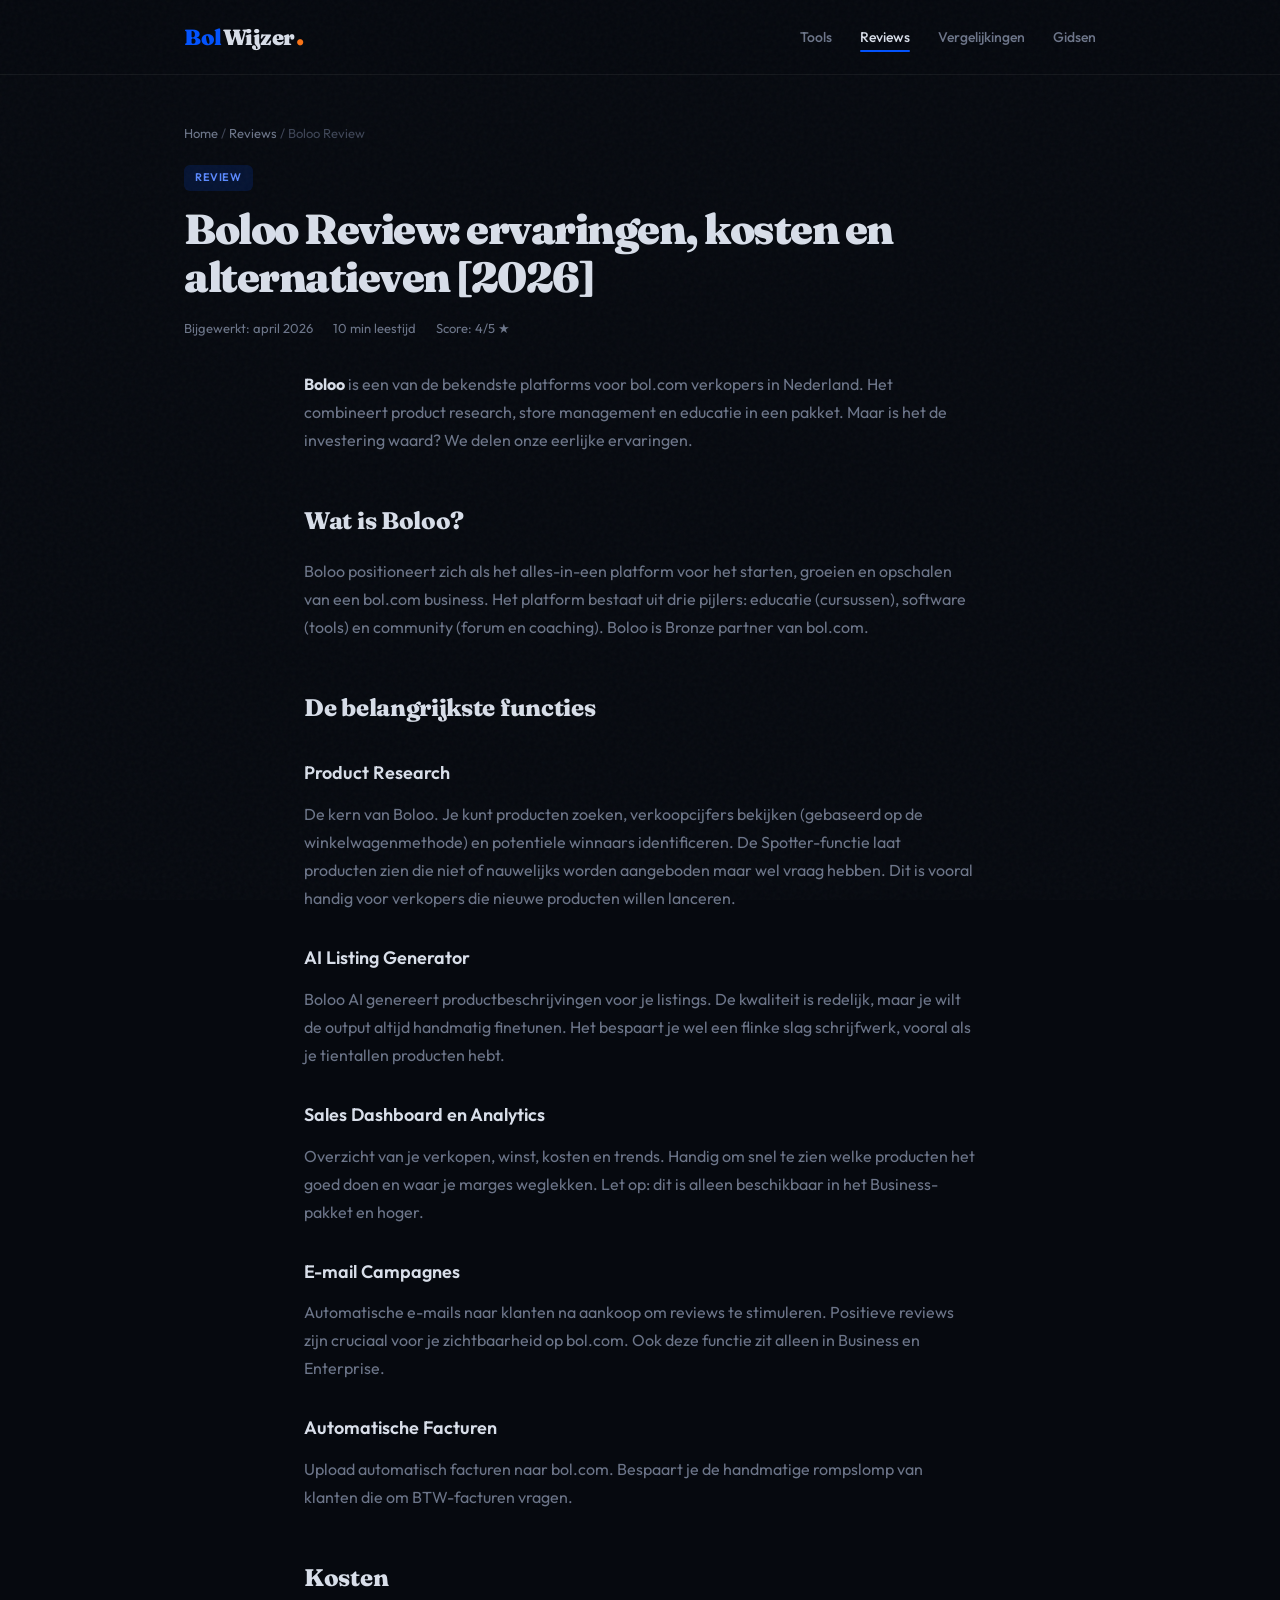
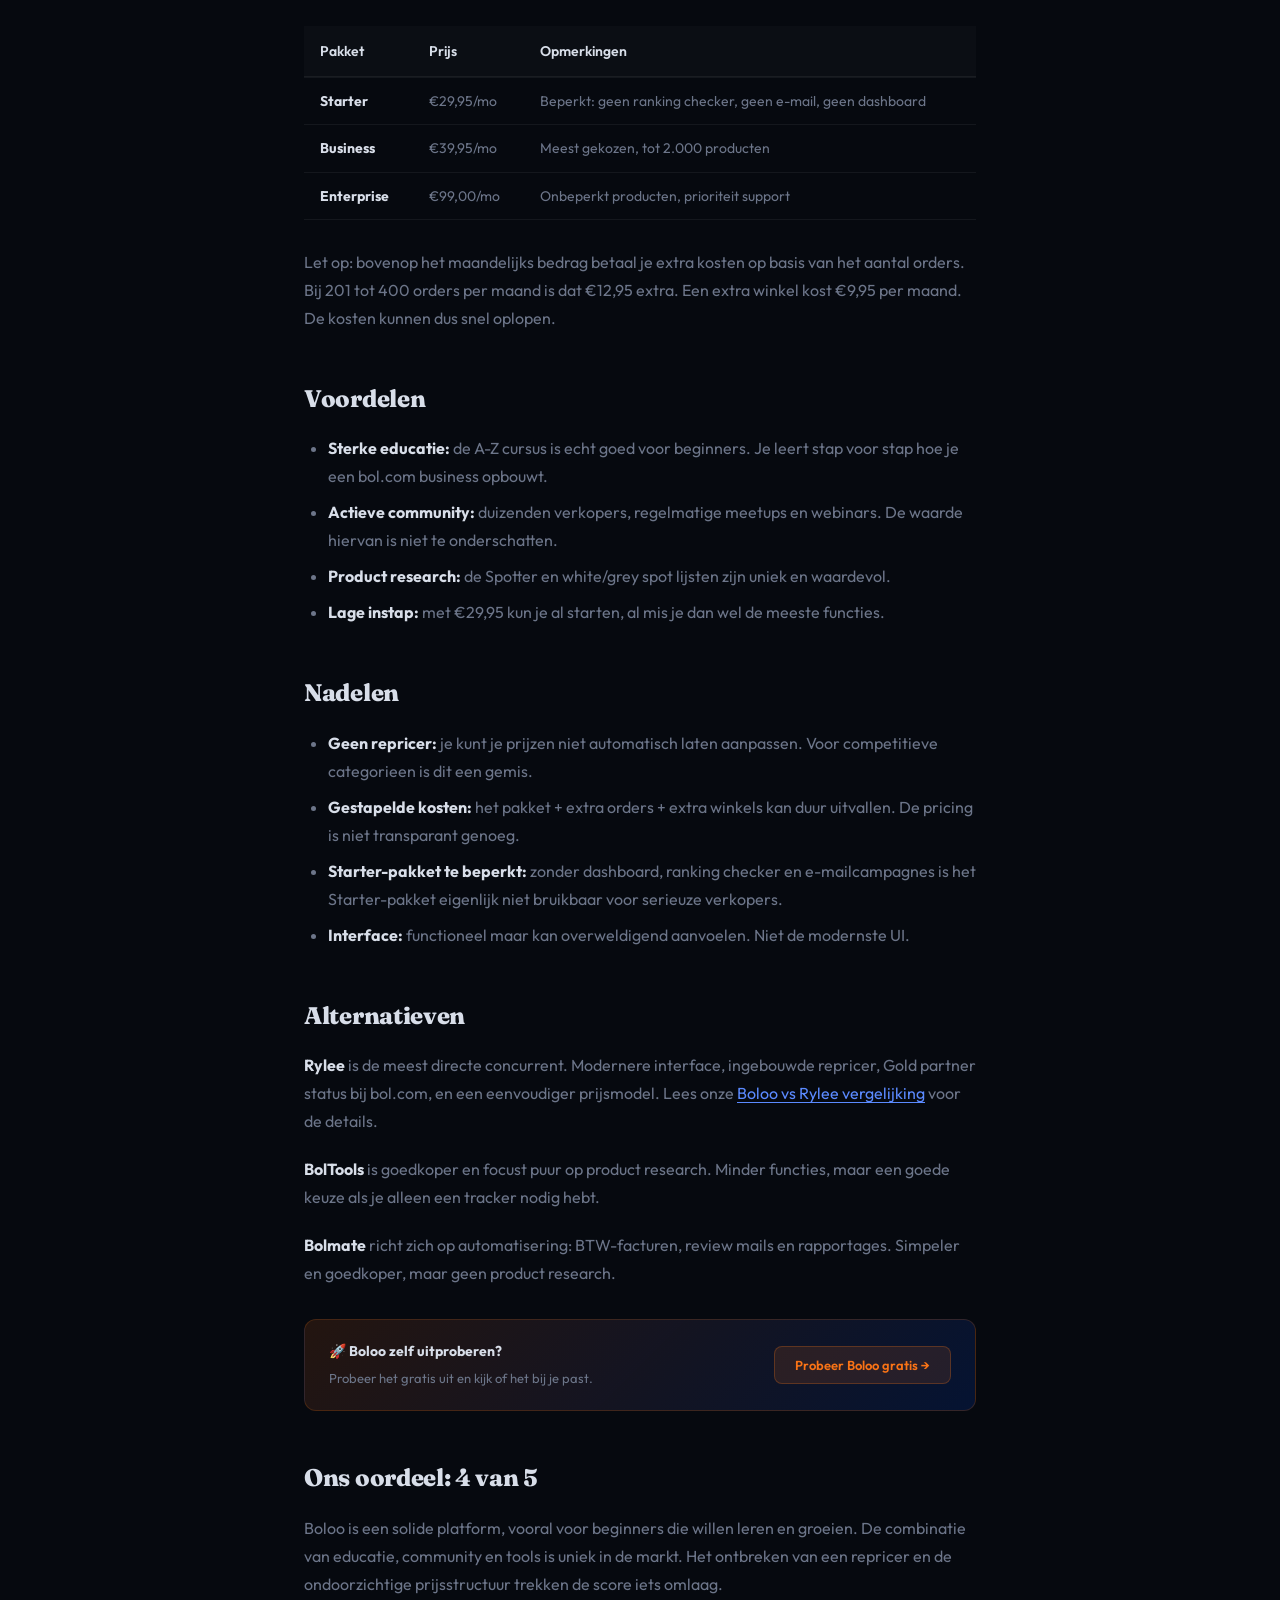
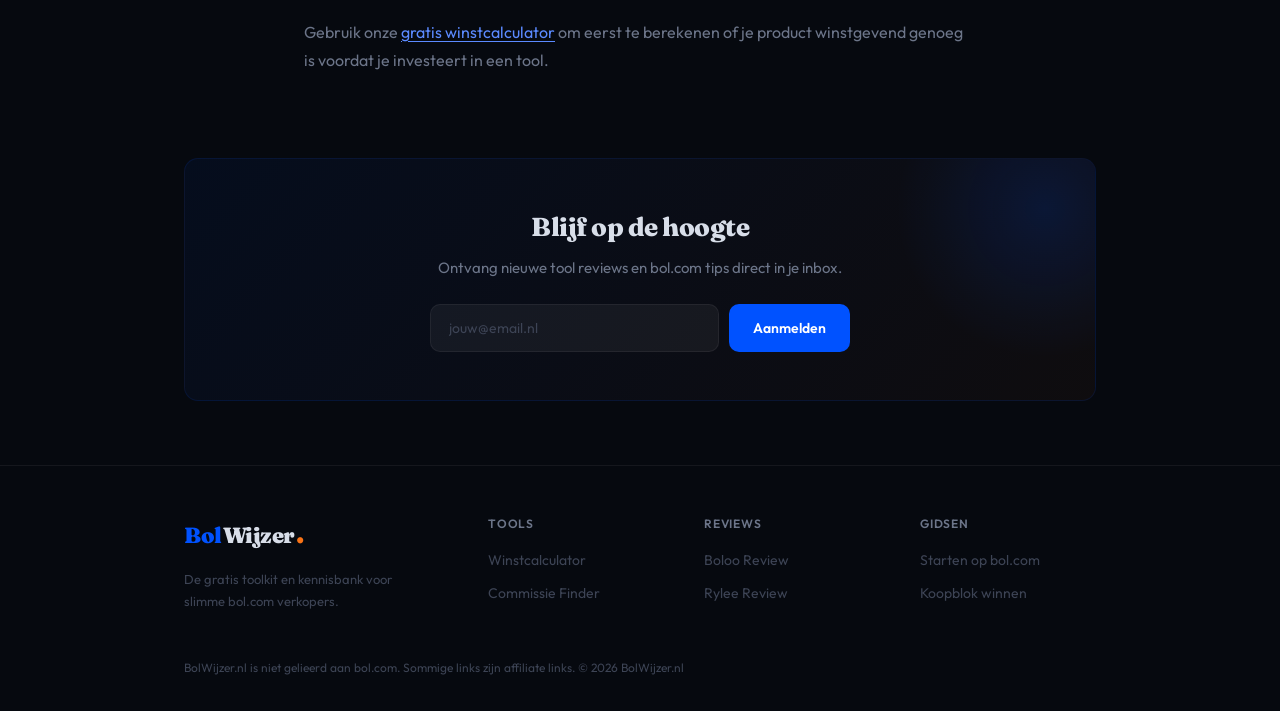
==== artikelen/boloo-review.html @ 14aae0f6 "Create boloo-review.html" ====
<!DOCTYPE html>
<html lang="nl">
<head>
  <meta charset="UTF-8">
  <meta name="viewport" content="width=device-width, initial-scale=1.0">
  <title>Boloo Review 2026: Ervaringen, Kosten en Alternatieven | BolWijzer</title>
  <meta name="description" content="Eerlijke Boloo review na uitgebreid testen. Lees over functies, kosten, voor- en nadelen van Boloo voor bol.com verkopers in 2026.">
  <link rel="canonical" href="https://bolwijzer.nl/artikelen/boloo-review.html">
  <meta property="og:title" content="Boloo Review 2026: Ervaringen, Kosten en Alternatieven">
  <meta property="og:type" content="article">
  <meta property="og:locale" content="nl_NL">
  <link rel="icon" type="image/svg+xml" href="data:image/svg+xml,<svg xmlns='http://www.w3.org/2000/svg' viewBox='0 0 32 32'><rect width='32' height='32' rx='8' fill='%230052FF'/><text x='16' y='22' text-anchor='middle' font-size='18' font-weight='bold' fill='white'>B</text></svg>">
  <script type="application/ld+json">{"@context":"https://schema.org","@type":"Review","itemReviewed":{"@type":"SoftwareApplication","name":"Boloo","applicationCategory":"BusinessApplication"},"author":{"@type":"Organization","name":"BolWijzer"},"reviewRating":{"@type":"Rating","ratingValue":"4","bestRating":"5"},"datePublished":"2026-04-04"}</script>
  <link rel="stylesheet" href="../style.css">
</head>
<body>
  <nav class="nav"><div class="nav-inner"><a href="../" class="logo"><span class="logo-bol">Bol</span><span class="logo-wijzer">Wijzer</span><span class="logo-dot">.</span></a><ul class="nav-links"><li><a href="../#calculator">Tools</a></li><li><a href="boloo-review.html" class="active">Reviews</a></li><li><a href="boloo-vs-rylee.html">Vergelijkingen</a></li><li><a href="verkopen-op-bol-com.html">Gidsen</a></li></ul><button class="nav-mobile-btn" aria-label="Menu">&#9776;</button></div></nav>

  <div class="article-hero anim-up">
    <div class="breadcrumb"><a href="../">Home</a> / <a href="../#artikelen">Reviews</a> / Boloo Review</div>
    <span class="article-tag tag-review">Review</span>
    <h1>Boloo Review: ervaringen, kosten en alternatieven [2026]</h1>
    <div class="article-meta"><span>Bijgewerkt: april 2026</span><span>10 min leestijd</span><span>Score: 4/5 &#9733;</span></div>
  </div>

  <div class="article-body anim-up-d1">
    <p><strong>Boloo</strong> is een van de bekendste platforms voor bol.com verkopers in Nederland. Het combineert product research, store management en educatie in een pakket. Maar is het de investering waard? We delen onze eerlijke ervaringen.</p>

    <h2>Wat is Boloo?</h2>
    <p>Boloo positioneert zich als het alles-in-een platform voor het starten, groeien en opschalen van een bol.com business. Het platform bestaat uit drie pijlers: educatie (cursussen), software (tools) en community (forum en coaching). Boloo is Bronze partner van bol.com.</p>

    <h2>De belangrijkste functies</h2>

    <h3>Product Research</h3>
    <p>De kern van Boloo. Je kunt producten zoeken, verkoopcijfers bekijken (gebaseerd op de winkelwagenmethode) en potentiele winnaars identificeren. De Spotter-functie laat producten zien die niet of nauwelijks worden aangeboden maar wel vraag hebben. Dit is vooral handig voor verkopers die nieuwe producten willen lanceren.</p>

    <h3>AI Listing Generator</h3>
    <p>Boloo AI genereert productbeschrijvingen voor je listings. De kwaliteit is redelijk, maar je wilt de output altijd handmatig finetunen. Het bespaart je wel een flinke slag schrijfwerk, vooral als je tientallen producten hebt.</p>

    <h3>Sales Dashboard en Analytics</h3>
    <p>Overzicht van je verkopen, winst, kosten en trends. Handig om snel te zien welke producten het goed doen en waar je marges weglekken. Let op: dit is alleen beschikbaar in het Business-pakket en hoger.</p>

    <h3>E-mail Campagnes</h3>
    <p>Automatische e-mails naar klanten na aankoop om reviews te stimuleren. Positieve reviews zijn cruciaal voor je zichtbaarheid op bol.com. Ook deze functie zit alleen in Business en Enterprise.</p>

    <h3>Automatische Facturen</h3>
    <p>Upload automatisch facturen naar bol.com. Bespaart je de handmatige rompslomp van klanten die om BTW-facturen vragen.</p>

    <h2>Kosten</h2>
    <table class="comp-table">
      <thead><tr><th>Pakket</th><th>Prijs</th><th>Opmerkingen</th></tr></thead>
      <tbody>
        <tr><td><strong>Starter</strong></td><td>&euro;29,95/mo</td><td>Beperkt: geen ranking checker, geen e-mail, geen dashboard</td></tr>
        <tr><td><strong>Business</strong></td><td>&euro;39,95/mo</td><td>Meest gekozen, tot 2.000 producten</td></tr>
        <tr><td><strong>Enterprise</strong></td><td>&euro;99,00/mo</td><td>Onbeperkt producten, prioriteit support</td></tr>
      </tbody>
    </table>
    <p>Let op: bovenop het maandelijks bedrag betaal je extra kosten op basis van het aantal orders. Bij 201 tot 400 orders per maand is dat &euro;12,95 extra. Een extra winkel kost &euro;9,95 per maand. De kosten kunnen dus snel oplopen.</p>

    <h2>Voordelen</h2>
    <ul>
      <li><strong>Sterke educatie:</strong> de A-Z cursus is echt goed voor beginners. Je leert stap voor stap hoe je een bol.com business opbouwt.</li>
      <li><strong>Actieve community:</strong> duizenden verkopers, regelmatige meetups en webinars. De waarde hiervan is niet te onderschatten.</li>
      <li><strong>Product research:</strong> de Spotter en white/grey spot lijsten zijn uniek en waardevol.</li>
      <li><strong>Lage instap:</strong> met &euro;29,95 kun je al starten, al mis je dan wel de meeste functies.</li>
    </ul>

    <h2>Nadelen</h2>
    <ul>
      <li><strong>Geen repricer:</strong> je kunt je prijzen niet automatisch laten aanpassen. Voor competitieve categorieen is dit een gemis.</li>
      <li><strong>Gestapelde kosten:</strong> het pakket + extra orders + extra winkels kan duur uitvallen. De pricing is niet transparant genoeg.</li>
      <li><strong>Starter-pakket te beperkt:</strong> zonder dashboard, ranking checker en e-mailcampagnes is het Starter-pakket eigenlijk niet bruikbaar voor serieuze verkopers.</li>
      <li><strong>Interface:</strong> functioneel maar kan overweldigend aanvoelen. Niet de modernste UI.</li>
    </ul>

    <h2>Alternatieven</h2>
    <p><strong>Rylee</strong> is de meest directe concurrent. Modernere interface, ingebouwde repricer, Gold partner status bij bol.com, en een eenvoudiger prijsmodel. Lees onze <a href="boloo-vs-rylee.html">Boloo vs Rylee vergelijking</a> voor de details.</p>
    <p><strong>BolTools</strong> is goedkoper en focust puur op product research. Minder functies, maar een goede keuze als je alleen een tracker nodig hebt.</p>
    <p><strong>Bolmate</strong> richt zich op automatisering: BTW-facturen, review mails en rapportages. Simpeler en goedkoper, maar geen product research.</p>

    <div class="inline-cta">
      <div class="aff-text"><strong>&#128640; Boloo zelf uitproberen?</strong><span>Probeer het gratis uit en kijk of het bij je past.</span></div>
      <button class="aff-btn">Probeer Boloo gratis &#8594;</button>
    </div>

    <h2>Ons oordeel: 4 van 5</h2>
    <p>Boloo is een solide platform, vooral voor beginners die willen leren en groeien. De combinatie van educatie, community en tools is uniek in de markt. Het ontbreken van een repricer en de ondoorzichtige prijsstructuur trekken de score iets omlaag.</p>
    <p>Gebruik onze <a href="../#calculator">gratis winstcalculator</a> om eerst te berekenen of je product winstgevend genoeg is voordat je investeert in een tool.</p>
  </div>

  <section class="newsletter"><div class="newsletter-card"><h2>Blijf op de hoogte</h2><p>Ontvang nieuwe tool reviews en bol.com tips direct in je inbox.</p><div class="newsletter-form"><input type="email" placeholder="jouw@email.nl"><button type="button">Aanmelden</button></div></div></section>
  <div class="footer-wrap"><footer class="footer"><div class="footer-brand"><div class="logo"><span class="logo-bol">Bol</span><span class="logo-wijzer">Wijzer</span><span class="logo-dot">.</span></div><p>De gratis toolkit en kennisbank voor slimme bol.com verkopers.</p></div><div class="footer-col"><h4>Tools</h4><a href="../#calculator">Winstcalculator</a><a href="../#calculator">Commissie Finder</a></div><div class="footer-col"><h4>Reviews</h4><a href="boloo-review.html">Boloo Review</a><a href="#">Rylee Review</a></div><div class="footer-col"><h4>Gidsen</h4><a href="verkopen-op-bol-com.html">Starten op bol.com</a><a href="koopblok-winnen.html">Koopblok winnen</a></div></footer><div class="footer-bottom">BolWijzer.nl is niet gelieerd aan bol.com. Sommige links zijn affiliate links. &copy; 2026 BolWijzer.nl</div></div>
</body>
</html>
---- style.css ----
@import url('https://fonts.googleapis.com/css2?family=Outfit:wght@300;400;500;600;700;800&family=Fraunces:ital,opsz,wght@0,9..144,700;0,9..144,800;0,9..144,900;1,9..144,400&display=swap');

:root {
  --bg: #06090F;
  --bg-card: rgba(255,255,255,0.025);
  --bg-card-hover: rgba(255,255,255,0.045);
  --border: rgba(255,255,255,0.06);
  --border-hover: rgba(0,70,255,0.3);
  --text: #D8DEE9;
  --text-dim: #6C7589;
  --text-muted: #3D4455;
  --blue: #0052FF;
  --blue-soft: #5B8AFF;
  --blue-glow: rgba(0,82,255,0.15);
  --orange: #F97316;
  --orange-glow: rgba(249,115,22,0.12);
  --green: #10B981;
  --green-glow: rgba(16,185,129,0.12);
  --red: #EF4444;
  --red-glow: rgba(239,68,68,0.12);
  --purple: #A78BFA;
  --purple-glow: rgba(167,139,250,0.12);
  --font-display: 'Fraunces', Georgia, serif;
  --font-body: 'Outfit', system-ui, sans-serif;
  --radius: 14px;
  --radius-sm: 10px;
  --max-w: 960px;
}

*, *::before, *::after { box-sizing: border-box; margin: 0; padding: 0; }
html { scroll-behavior: smooth; }
body {
  font-family: var(--font-body);
  background: var(--bg);
  color: var(--text);
  line-height: 1.6;
  -webkit-font-smoothing: antialiased;
  overflow-x: hidden;
}
body::before {
  content: '';
  position: fixed;
  inset: 0;
  background-image: url("data:image/svg+xml,%3Csvg viewBox='0 0 256 256' xmlns='http://www.w3.org/2000/svg'%3E%3Cfilter id='n'%3E%3CfeTurbulence type='fractalNoise' baseFrequency='0.9' numOctaves='4' stitchTiles='stitch'/%3E%3C/filter%3E%3Crect width='100%25' height='100%25' filter='url(%23n)' opacity='0.03'/%3E%3C/svg%3E");
  pointer-events: none;
  z-index: 9999;
}
a { color: inherit; text-decoration: none; }

/* ANIMATIONS */
@keyframes fadeUp {
  from { opacity: 0; transform: translateY(24px); }
  to { opacity: 1; transform: translateY(0); }
}
@keyframes fadeIn { from { opacity: 0; } to { opacity: 1; } }
@keyframes glowPulse { 0%,100% { opacity: 0.5; } 50% { opacity: 1; } }
.anim-up { animation: fadeUp 0.7s ease both; }
.anim-up-d1 { animation: fadeUp 0.7s ease 0.1s both; }
.anim-up-d2 { animation: fadeUp 0.7s ease 0.2s both; }
.anim-up-d3 { animation: fadeUp 0.7s ease 0.3s both; }
.anim-up-d4 { animation: fadeUp 0.7s ease 0.4s both; }

/* NAV */
.nav {
  position: sticky; top: 0; z-index: 100;
  background: rgba(6,9,15,0.88);
  backdrop-filter: blur(24px);
  -webkit-backdrop-filter: blur(24px);
  border-bottom: 1px solid var(--border);
}
.nav-inner {
  max-width: var(--max-w);
  margin: 0 auto;
  display: flex; align-items: center; justify-content: space-between;
  padding: 16px 24px;
}
.logo {
  font-family: var(--font-display); font-weight: 900; font-size: 22px;
  letter-spacing: -0.5px; display: flex; align-items: baseline; gap: 1px; cursor: pointer;
}
.logo-bol { color: var(--blue); }
.logo-wijzer { color: var(--text); }
.logo-dot { color: var(--orange); font-size: 26px; }
.nav-links { display: flex; gap: 28px; align-items: center; list-style: none; }
.nav-links a {
  font-size: 14px; font-weight: 500; color: var(--text-dim);
  transition: color 0.2s; position: relative;
}
.nav-links a:hover, .nav-links a.active { color: var(--text); }
.nav-links a.active::after {
  content: ''; position: absolute; bottom: -6px; left: 0; right: 0;
  height: 2px; background: var(--blue); border-radius: 1px;
}
.nav-mobile-btn {
  display: none; background: none; border: none;
  color: var(--text); font-size: 24px; cursor: pointer;
}

/* SECTION */
.section {
  max-width: var(--max-w); margin: 0 auto; padding: 64px 24px;
}
.section-header {
  display: flex; justify-content: space-between; align-items: flex-end; margin-bottom: 28px;
}
.section-header h2 {
  font-family: var(--font-display); font-weight: 800; font-size: 28px; letter-spacing: -0.5px;
}
.section-header a { font-size: 14px; font-weight: 500; color: var(--blue-soft); transition: opacity 0.2s; }
.section-header a:hover { opacity: 0.8; }

/* CARD */
.card {
  background: var(--bg-card); border: 1px solid var(--border);
  border-radius: var(--radius); padding: 32px;
}

/* FORMS */
.form-grid { display: grid; grid-template-columns: 1fr 1fr; gap: 20px; margin-bottom: 24px; }
.form-group { display: flex; flex-direction: column; gap: 7px; }
.form-group.full { grid-column: 1 / -1; }
.form-label { font-size: 13px; font-weight: 500; color: var(--text-dim); }
.form-input, .form-select {
  width: 100%; background: rgba(255,255,255,0.04); border: 1px solid var(--border);
  border-radius: var(--radius-sm); padding: 13px 16px; color: var(--text);
  font-size: 15px; font-family: var(--font-body); outline: none; transition: border-color 0.25s; appearance: none;
}
.form-input:focus, .form-select:focus { border-color: rgba(0,82,255,0.45); }
.form-input::placeholder { color: var(--text-muted); }
.form-select {
  background-image: url("data:image/svg+xml,%3Csvg xmlns='http://www.w3.org/2000/svg' width='16' height='16' viewBox='0 0 24 24' fill='none' stroke='%236C7589' stroke-width='2'%3E%3Cpolyline points='6 9 12 15 18 9'/%3E%3C/svg%3E");
  background-repeat: no-repeat; background-position: right 14px center; padding-right: 40px;
}
.form-select option { background: #131825; color: var(--text); }
.radio-group { display: flex; gap: 8px; }
.radio-btn {
  flex: 1; padding: 12px 8px; text-align: center; font-size: 13px; font-weight: 500;
  font-family: var(--font-body); border: 1px solid var(--border); border-radius: var(--radius-sm);
  background: transparent; color: var(--text-dim); cursor: pointer; transition: all 0.2s;
}
.radio-btn.active { border-color: rgba(0,82,255,0.4); background: var(--blue-glow); color: var(--blue-soft); }
.radio-btn:hover:not(.active) { border-color: rgba(255,255,255,0.12); }
.slider-row { display: flex; align-items: center; gap: 14px; }
.slider {
  flex: 1; appearance: none; height: 5px;
  background: rgba(255,255,255,0.08); border-radius: 3px; outline: none;
}
.slider::-webkit-slider-thumb {
  appearance: none; width: 20px; height: 20px; background: var(--blue);
  border-radius: 50%; cursor: pointer; box-shadow: 0 0 12px rgba(0,82,255,0.4);
}
.slider::-moz-range-thumb {
  width: 20px; height: 20px; background: var(--blue); border-radius: 50%; cursor: pointer; border: none;
}
.slider-val { font-size: 15px; font-weight: 600; color: var(--blue-soft); min-width: 44px; text-align: right; }

.calc-btn {
  width: 100%; padding: 15px; background: var(--blue); color: #fff; border: none;
  border-radius: var(--radius-sm); font-size: 15px; font-weight: 600;
  font-family: var(--font-body); cursor: pointer; transition: all 0.25s;
}
.calc-btn:hover { background: #0047E0; box-shadow: 0 6px 24px rgba(0,82,255,0.25); }

/* RESULT */
.result {
  margin-top: 24px; background: rgba(0,82,255,0.04); border: 1px solid rgba(0,82,255,0.12);
  border-radius: var(--radius); padding: 28px; display: none;
}
.result.visible { display: block; animation: fadeUp 0.4s ease both; }
.result-top {
  display: flex; justify-content: space-between; align-items: flex-end;
  padding-bottom: 18px; margin-bottom: 18px; border-bottom: 1px solid var(--border);
}
.result-label { font-size: 13px; color: var(--text-dim); margin-bottom: 4px; }
.result-profit { font-family: var(--font-display); font-weight: 900; font-size: 38px; letter-spacing: -1px; }
.result-profit.pos { color: var(--green); }
.result-profit.neg { color: var(--red); }
.result-badge { padding: 7px 16px; border-radius: 8px; font-size: 14px; font-weight: 600; }
.result-badge.pos { background: var(--green-glow); color: var(--green); }
.result-badge.neg { background: var(--red-glow); color: var(--red); }
.result-rows { display: flex; flex-direction: column; gap: 10px; }
.result-row { display: flex; justify-content: space-between; font-size: 14px; }
.result-row-label { color: var(--text-dim); }
.result-row-val { font-weight: 500; }
.result-row-val.neg { color: var(--red); }

/* AFFILIATE CTA */
.aff-cta {
  margin-top: 24px; padding: 22px;
  background: linear-gradient(135deg, var(--orange-glow), var(--blue-glow));
  border: 1px solid rgba(249,115,22,0.18); border-radius: 12px;
  display: flex; align-items: center; gap: 18px;
}
.aff-icon {
  width: 44px; height: 44px; background: var(--orange-glow); border-radius: 11px;
  display: flex; align-items: center; justify-content: center; font-size: 22px; flex-shrink: 0;
}
.aff-text { flex: 1; }
.aff-text strong { display: block; font-size: 14px; color: var(--text); margin-bottom: 2px; }
.aff-text span { font-size: 13px; color: var(--text-dim); }
.aff-btn {
  padding: 10px 20px; background: rgba(249,115,22,0.12); border: 1px solid rgba(249,115,22,0.25);
  color: var(--orange); border-radius: 8px; font-size: 13px; font-weight: 600;
  font-family: var(--font-body); cursor: pointer; white-space: nowrap; transition: all 0.2s;
}
.aff-btn:hover { background: rgba(249,115,22,0.2); }

/* TABS */
.tabs { display: flex; gap: 4px; background: var(--bg-card); border-radius: var(--radius); padding: 5px; margin-bottom: 24px; }
.tab {
  flex: 1; padding: 12px 8px; text-align: center; font-size: 14px; font-weight: 500;
  font-family: var(--font-body); border: none; border-radius: var(--radius-sm);
  cursor: pointer; color: var(--text-dim); background: transparent; transition: all 0.2s;
}
.tab.active { background: var(--blue-glow); color: var(--blue-soft); }
.tab:hover:not(.active) { color: var(--text); }
.tab-placeholder { text-align: center; padding: 48px 20px; display: none; }
.tab-placeholder.visible { display: block; }
.tab-placeholder .icon { font-size: 48px; margin-bottom: 14px; }
.tab-placeholder h3 { font-size: 18px; font-weight: 600; margin-bottom: 6px; }
.tab-placeholder p { font-size: 14px; color: var(--text-dim); max-width: 360px; margin: 0 auto; }

/* COMPARE GRID */
.compare-grid { display: grid; grid-template-columns: repeat(3, 1fr); gap: 14px; }
.compare-card {
  background: var(--bg-card); border: 1px solid var(--border); border-radius: var(--radius);
  padding: 28px 22px; text-align: center; transition: all 0.3s; cursor: pointer;
}
.compare-card:hover { border-color: var(--border-hover); background: var(--bg-card-hover); transform: translateY(-3px); }
.compare-logo {
  width: 52px; height: 52px; border-radius: 13px; margin: 0 auto 16px;
  display: flex; align-items: center; justify-content: center; font-weight: 700; font-size: 16px;
}
.compare-card h3 { font-size: 17px; font-weight: 600; margin-bottom: 4px; }
.compare-price { font-size: 13px; color: var(--text-dim); margin-bottom: 8px; }
.compare-rating {
  display: flex; align-items: center; justify-content: center; gap: 5px;
  font-size: 13px; color: var(--orange); font-weight: 600;
}
.compare-link {
  display: inline-block; margin-top: 14px; font-size: 13px;
  color: var(--blue-soft); font-weight: 500; transition: opacity 0.2s;
}
.compare-link:hover { opacity: 0.75; }

/* ARTICLES */
.articles-grid { display: grid; grid-template-columns: 1fr 1fr; gap: 14px; }
.article-card {
  background: var(--bg-card); border: 1px solid var(--border); border-radius: var(--radius);
  padding: 26px; transition: all 0.3s; cursor: pointer;
}
.article-card:hover { border-color: var(--border-hover); background: var(--bg-card-hover); transform: translateY(-3px); }
.article-tag {
  display: inline-block; padding: 4px 11px; border-radius: 6px;
  font-size: 11px; font-weight: 600; text-transform: uppercase; letter-spacing: 0.6px; margin-bottom: 14px;
}
.tag-review { background: var(--blue-glow); color: var(--blue-soft); }
.tag-guide { background: var(--green-glow); color: var(--green); }
.tag-compare { background: var(--orange-glow); color: var(--orange); }
.tag-tips { background: var(--purple-glow); color: var(--purple); }
.article-card h3 { font-size: 16px; font-weight: 600; line-height: 1.45; margin-bottom: 8px; }
.article-card p { font-size: 13px; color: var(--text-dim); line-height: 1.6; }
.read-time { margin-top: 16px; font-size: 12px; color: var(--text-muted); }

/* NEWSLETTER */
.newsletter { max-width: var(--max-w); margin: 0 auto; padding: 0 24px 64px; }
.newsletter-card {
  background: linear-gradient(135deg, rgba(0,82,255,0.06), rgba(249,115,22,0.04));
  border: 1px solid rgba(0,82,255,0.12); border-radius: var(--radius);
  padding: 48px 40px; text-align: center; position: relative; overflow: hidden;
}
.newsletter-card::before {
  content: ''; position: absolute; top: -100px; right: -100px;
  width: 300px; height: 300px; background: radial-gradient(circle, var(--blue-glow) 0%, transparent 70%);
  pointer-events: none;
}
.newsletter-card h2 {
  font-family: var(--font-display); font-weight: 800; font-size: 26px;
  letter-spacing: -0.5px; margin-bottom: 8px; position: relative;
}
.newsletter-card p { color: var(--text-dim); font-size: 15px; margin-bottom: 24px; position: relative; }
.newsletter-form { display: flex; gap: 10px; max-width: 420px; margin: 0 auto; position: relative; }
.newsletter-form input {
  flex: 1; padding: 14px 18px; background: rgba(255,255,255,0.05);
  border: 1px solid var(--border); border-radius: var(--radius-sm);
  color: var(--text); font-size: 14px; font-family: var(--font-body); outline: none;
}
.newsletter-form input:focus { border-color: rgba(0,82,255,0.4); }
.newsletter-form input::placeholder { color: var(--text-muted); }
.newsletter-form button {
  padding: 14px 24px; background: var(--blue); color: #fff; border: none;
  border-radius: var(--radius-sm); font-size: 14px; font-weight: 600;
  font-family: var(--font-body); cursor: pointer; transition: background 0.2s; white-space: nowrap;
}
.newsletter-form button:hover { background: #0047E0; }

/* FOOTER */
.footer-wrap { border-top: 1px solid var(--border); }
.footer {
  max-width: var(--max-w); margin: 0 auto; padding: 48px 24px 24px;
  display: grid; grid-template-columns: 1.5fr 1fr 1fr 1fr; gap: 40px;
}
.footer-brand p { font-size: 13px; color: var(--text-muted); line-height: 1.7; margin-top: 12px; max-width: 240px; }
.footer-col h4 {
  font-size: 12px; font-weight: 600; color: var(--text-dim);
  text-transform: uppercase; letter-spacing: 0.8px; margin-bottom: 16px;
}
.footer-col a { display: block; font-size: 14px; color: var(--text-muted); margin-bottom: 10px; transition: color 0.2s; }
.footer-col a:hover { color: var(--text-dim); }
.footer-bottom {
  max-width: var(--max-w); margin: 0 auto; padding: 20px 24px 32px;
  font-size: 12px; color: var(--text-muted); line-height: 1.7;
}

/* ARTICLE PAGE */
.article-hero {
  max-width: var(--max-w); margin: 0 auto; padding: 48px 24px 0;
}
.article-hero .breadcrumb {
  font-size: 13px; color: var(--text-muted); margin-bottom: 20px;
}
.article-hero .breadcrumb a { color: var(--text-dim); transition: color 0.2s; }
.article-hero .breadcrumb a:hover { color: var(--text); }
.article-hero h1 {
  font-family: var(--font-display); font-weight: 900;
  font-size: clamp(28px, 4.5vw, 42px); line-height: 1.15;
  letter-spacing: -1.5px; margin-bottom: 16px;
}
.article-hero .article-meta {
  display: flex; gap: 20px; font-size: 13px; color: var(--text-dim);
  margin-bottom: 32px; flex-wrap: wrap;
}
.article-body {
  max-width: 720px; margin: 0 auto; padding: 0 24px 64px;
}
.article-body h2 {
  font-family: var(--font-display); font-weight: 800;
  font-size: 24px; letter-spacing: -0.3px;
  margin: 48px 0 16px; color: var(--text);
}
.article-body h3 {
  font-size: 18px; font-weight: 600; margin: 32px 0 12px; color: var(--text);
}
.article-body p {
  font-size: 16px; line-height: 1.75; color: var(--text-dim); margin-bottom: 20px;
}
.article-body strong { color: var(--text); }
.article-body a { color: var(--blue-soft); text-decoration: underline; text-underline-offset: 3px; }
.article-body a:hover { color: var(--blue); }
.article-body ul, .article-body ol {
  margin: 0 0 20px 24px; color: var(--text-dim); font-size: 16px; line-height: 1.75;
}
.article-body li { margin-bottom: 8px; }

/* INFO BOX */
.info-box {
  padding: 24px; margin: 28px 0;
  border-radius: var(--radius); font-size: 15px;
}
.info-box.blue { background: var(--blue-glow); border: 1px solid rgba(0,82,255,0.2); }
.info-box.orange { background: var(--orange-glow); border: 1px solid rgba(249,115,22,0.2); }
.info-box.green { background: var(--green-glow); border: 1px solid rgba(16,185,129,0.2); }
.info-box strong { color: var(--text); }
.info-box p { font-size: 14px; margin-bottom: 0; color: var(--text-dim); }

/* COMPARISON TABLE */
.comp-table {
  width: 100%; border-collapse: collapse; margin: 28px 0; font-size: 14px;
}
.comp-table th {
  text-align: left; padding: 14px 16px; background: var(--bg-card);
  border-bottom: 2px solid var(--border); color: var(--text); font-weight: 600;
}
.comp-table td {
  padding: 12px 16px; border-bottom: 1px solid var(--border); color: var(--text-dim);
}
.comp-table tr:hover td { background: var(--bg-card); }
.comp-table .check { color: var(--green); font-weight: 600; }
.comp-table .cross { color: var(--red); }
.comp-table .highlight { color: var(--blue-soft); font-weight: 600; }

/* INLINE CTA */
.inline-cta {
  display: flex; align-items: center; gap: 16px;
  padding: 20px 24px; margin: 32px 0;
  background: linear-gradient(135deg, var(--orange-glow), var(--blue-glow));
  border: 1px solid rgba(249,115,22,0.18); border-radius: 12px;
}
.inline-cta-text { flex: 1; font-size: 14px; color: var(--text-dim); }
.inline-cta-text strong { color: var(--text); display: block; margin-bottom: 2px; }
.inline-cta .aff-btn { flex-shrink: 0; }

/* COMMISSIE TABLE */
.comm-grid {
  display: grid; grid-template-columns: 1fr; gap: 8px;
}
.comm-row {
  display: grid; grid-template-columns: 1fr 80px 80px 100px;
  padding: 14px 18px; background: var(--bg-card); border: 1px solid var(--border);
  border-radius: var(--radius-sm); font-size: 14px; align-items: center;
  transition: all 0.2s; cursor: default;
}
.comm-row:hover { border-color: var(--border-hover); background: var(--bg-card-hover); }
.comm-row .cat-name { font-weight: 500; color: var(--text); }
.comm-row .cat-pct { color: var(--blue-soft); font-weight: 600; text-align: center; }
.comm-row .cat-vast { color: var(--orange); font-weight: 600; text-align: center; }
.comm-row .cat-total { color: var(--text-dim); font-size: 13px; text-align: right; }
.comm-header {
  display: grid; grid-template-columns: 1fr 80px 80px 100px;
  padding: 10px 18px; font-size: 12px; color: var(--text-muted);
  text-transform: uppercase; letter-spacing: 0.5px; font-weight: 600;
}

/* KOOPBLOK SCORE */
.score-ring {
  width: 160px; height: 160px; margin: 0 auto 24px; position: relative;
}
.score-ring svg { width: 100%; height: 100%; transform: rotate(-90deg); }
.score-ring .ring-bg { fill: none; stroke: rgba(255,255,255,0.06); stroke-width: 10; }
.score-ring .ring-fill { fill: none; stroke-width: 10; stroke-linecap: round; transition: stroke-dashoffset 1s ease; }
.score-ring .score-text {
  position: absolute; inset: 0; display: flex; flex-direction: column;
  align-items: center; justify-content: center;
}
.score-ring .score-num { font-family: var(--font-display); font-weight: 900; font-size: 36px; }
.score-ring .score-label { font-size: 12px; color: var(--text-dim); }
.score-factors { display: grid; grid-template-columns: 1fr 1fr; gap: 12px; margin-top: 20px; }
.score-factor {
  padding: 16px; background: var(--bg-card); border: 1px solid var(--border);
  border-radius: var(--radius-sm);
}
.score-factor-label { font-size: 12px; color: var(--text-dim); margin-bottom: 4px; }
.score-factor-val { font-size: 18px; font-weight: 700; }
.score-factor-bar {
  height: 4px; background: rgba(255,255,255,0.06); border-radius: 2px; margin-top: 8px; overflow: hidden;
}
.score-factor-fill { height: 100%; border-radius: 2px; transition: width 0.8s ease; }

/* MOBILE */
@media (max-width: 768px) {
  .nav-links { display: none; }
  .nav-mobile-btn { display: block; }
  .form-grid { grid-template-columns: 1fr; }
  .compare-grid { grid-template-columns: 1fr; }
  .articles-grid { grid-template-columns: 1fr; }
  .footer { grid-template-columns: 1fr 1fr; }
  .aff-cta, .inline-cta { flex-direction: column; text-align: center; }
  .newsletter-form { flex-direction: column; }
  .section, .tool-section, .newsletter, .article-hero, .article-body { padding-left: 20px; padding-right: 20px; }
  .comm-row { grid-template-columns: 1fr 60px 60px 80px; font-size: 13px; padding: 12px 14px; }
  .comm-header { grid-template-columns: 1fr 60px 60px 80px; }
  .score-factors { grid-template-columns: 1fr; }
}
@media (max-width: 480px) {
  .footer { grid-template-columns: 1fr; gap: 28px; }
  .radio-group { flex-direction: column; }
  .comm-row { grid-template-columns: 1fr auto; gap: 8px; }
  .comm-row .cat-total { display: none; }
  .comm-header { display: none; }
}
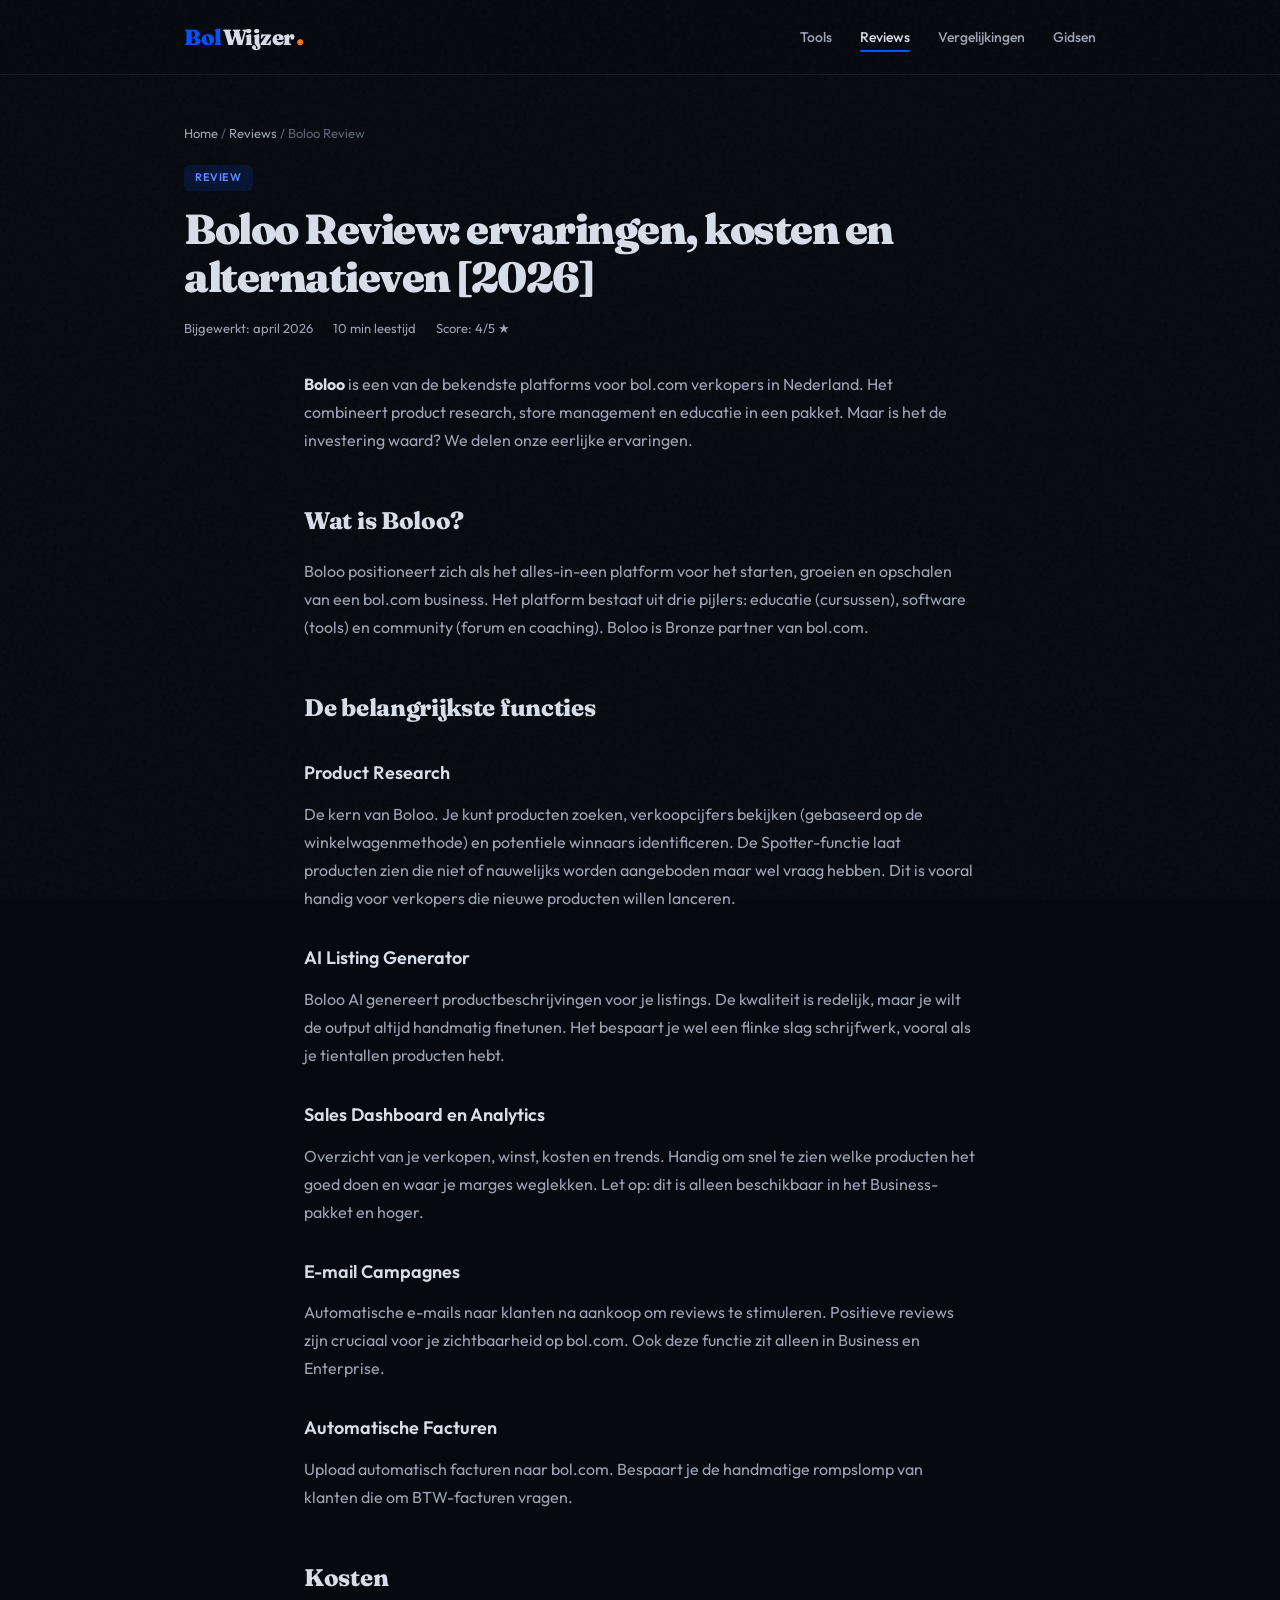
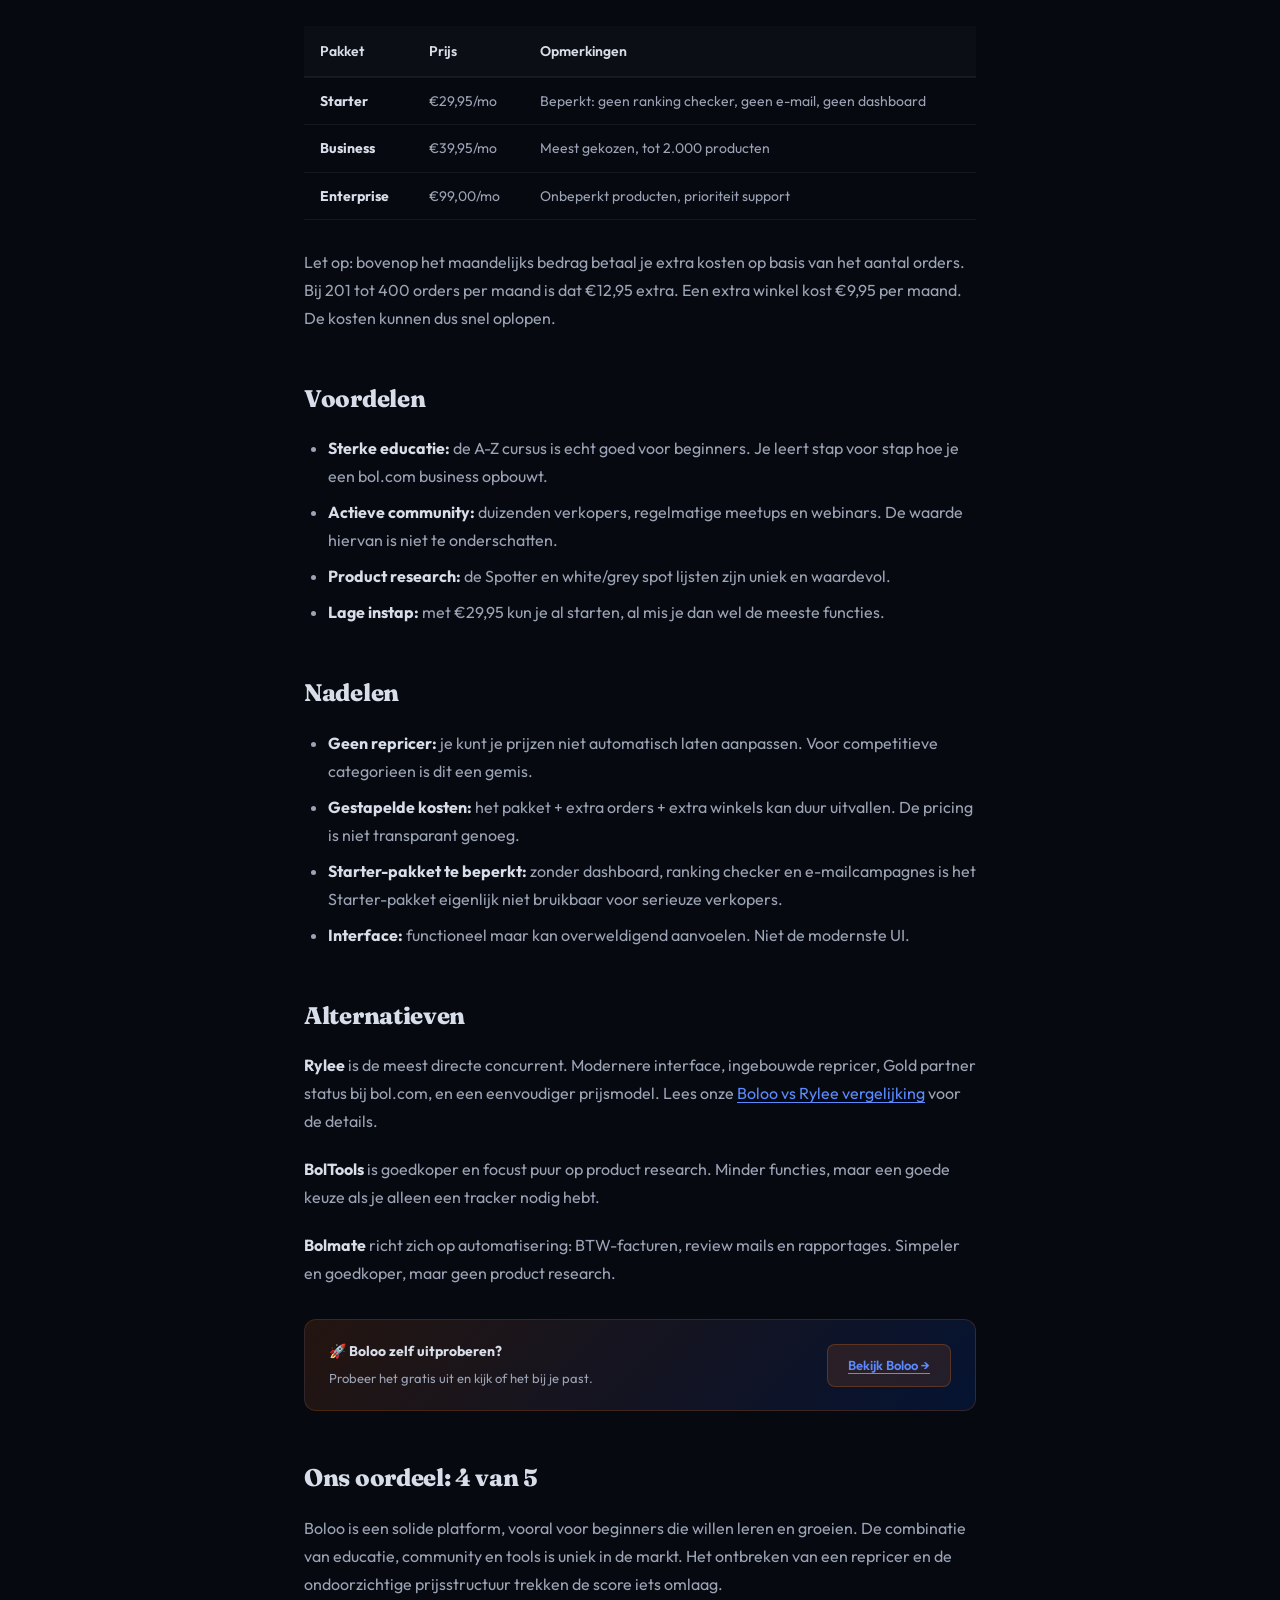
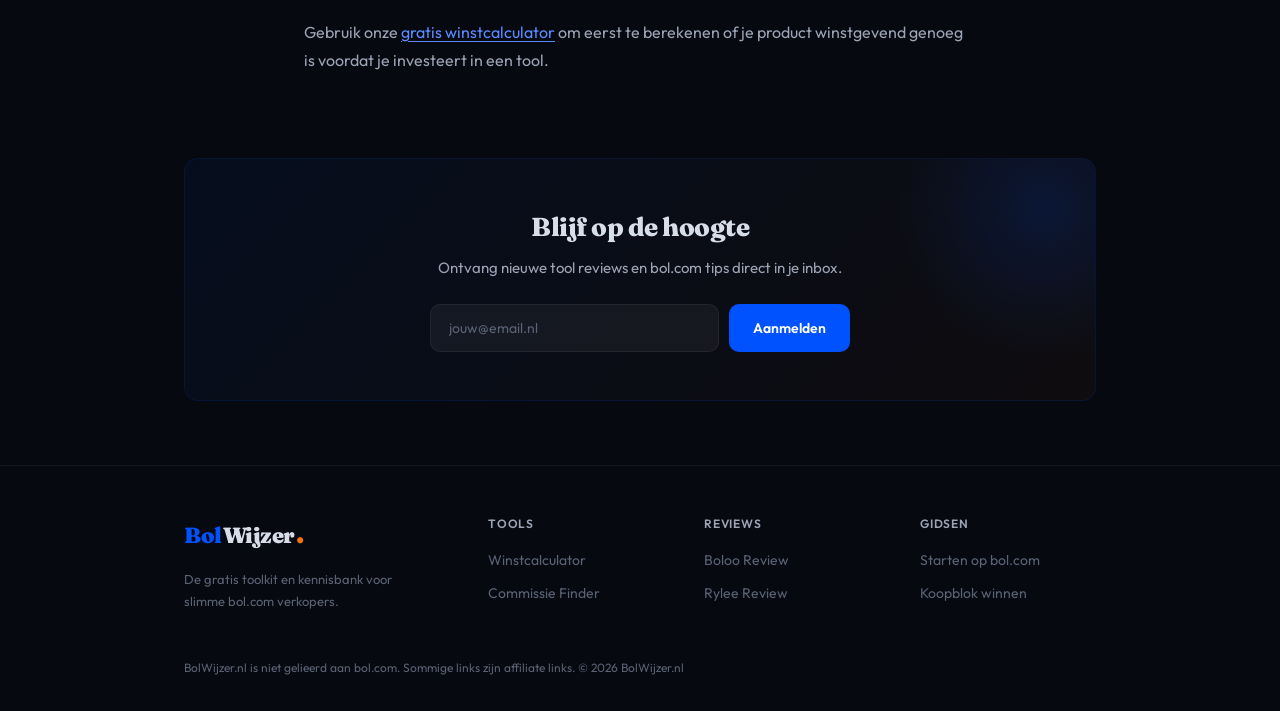
==== commit a5105e68: "Add files via upload" ====
--- a/artikelen/boloo-review.html
+++ b/artikelen/boloo-review.html
@@ -80,7 +80,7 @@
 
     <div class="inline-cta">
       <div class="aff-text"><strong>&#128640; Boloo zelf uitproberen?</strong><span>Probeer het gratis uit en kijk of het bij je past.</span></div>
-      <button class="aff-btn">Probeer Boloo gratis &#8594;</button>
+      <a class="aff-btn" href="https://boloo.co" target="_blank" rel="noopener">Bekijk Boloo &#8594;</a>
     </div>
 
     <h2>Ons oordeel: 4 van 5</h2>
--- a/style.css
+++ b/style.css
@@ -7,8 +7,8 @@
   --border: rgba(255,255,255,0.06);
   --border-hover: rgba(0,70,255,0.3);
   --text: #D8DEE9;
-  --text-dim: #6C7589;
-  --text-muted: #3D4455;
+  --text-dim: #9BA3B5;
+  --text-muted: #5A6275;
   --blue: #0052FF;
   --blue-soft: #5B8AFF;
   --blue-glow: rgba(0,82,255,0.15);
@@ -438,7 +438,22 @@
 
 /* MOBILE */
 @media (max-width: 768px) {
-  .nav-links { display: none; }
+  .nav-links {
+    display: none;
+    position: absolute;
+    top: 100%;
+    left: 0;
+    right: 0;
+    background: rgba(6,9,15,0.96);
+    backdrop-filter: blur(24px);
+    -webkit-backdrop-filter: blur(24px);
+    flex-direction: column;
+    padding: 20px 24px;
+    gap: 16px;
+    border-bottom: 1px solid var(--border);
+  }
+  .nav-links.mobile-open { display: flex; }
+  .nav-links a.active::after { display: none; }
   .nav-mobile-btn { display: block; }
   .form-grid { grid-template-columns: 1fr; }
   .compare-grid { grid-template-columns: 1fr; }
